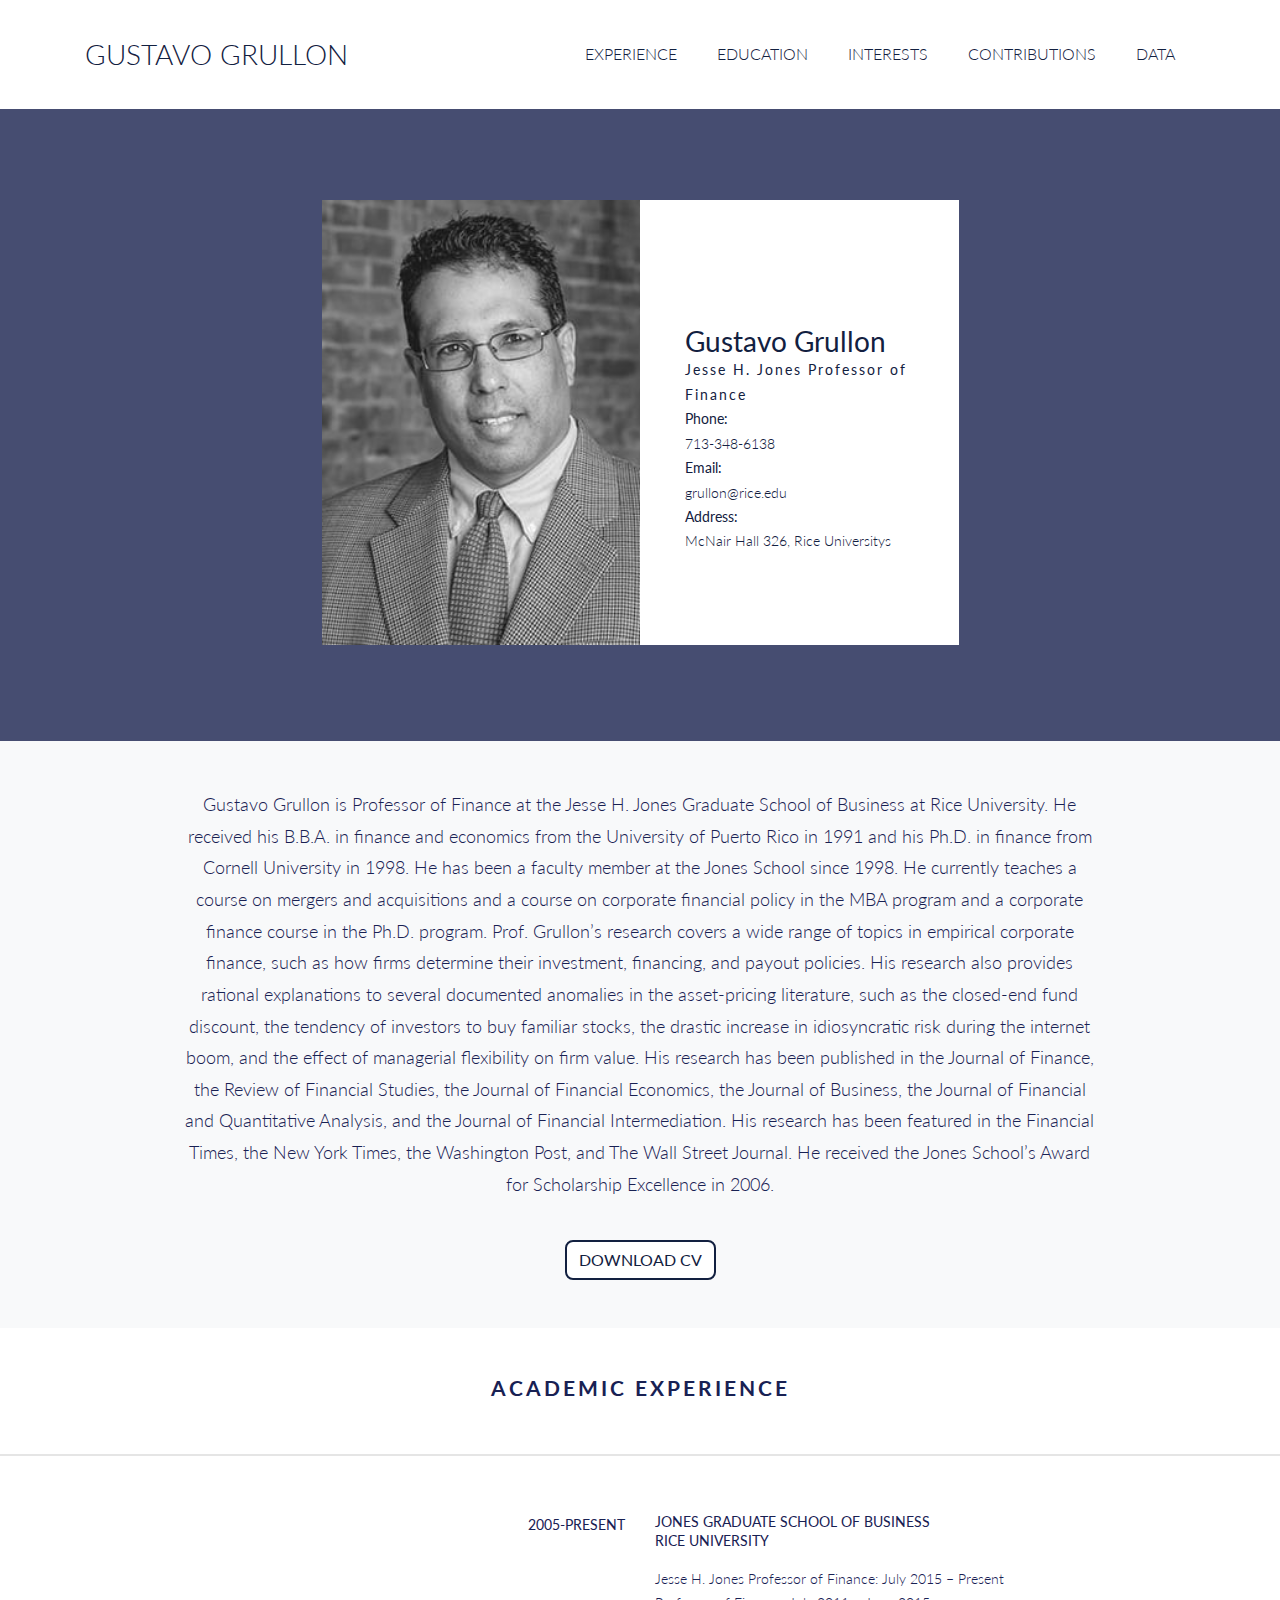
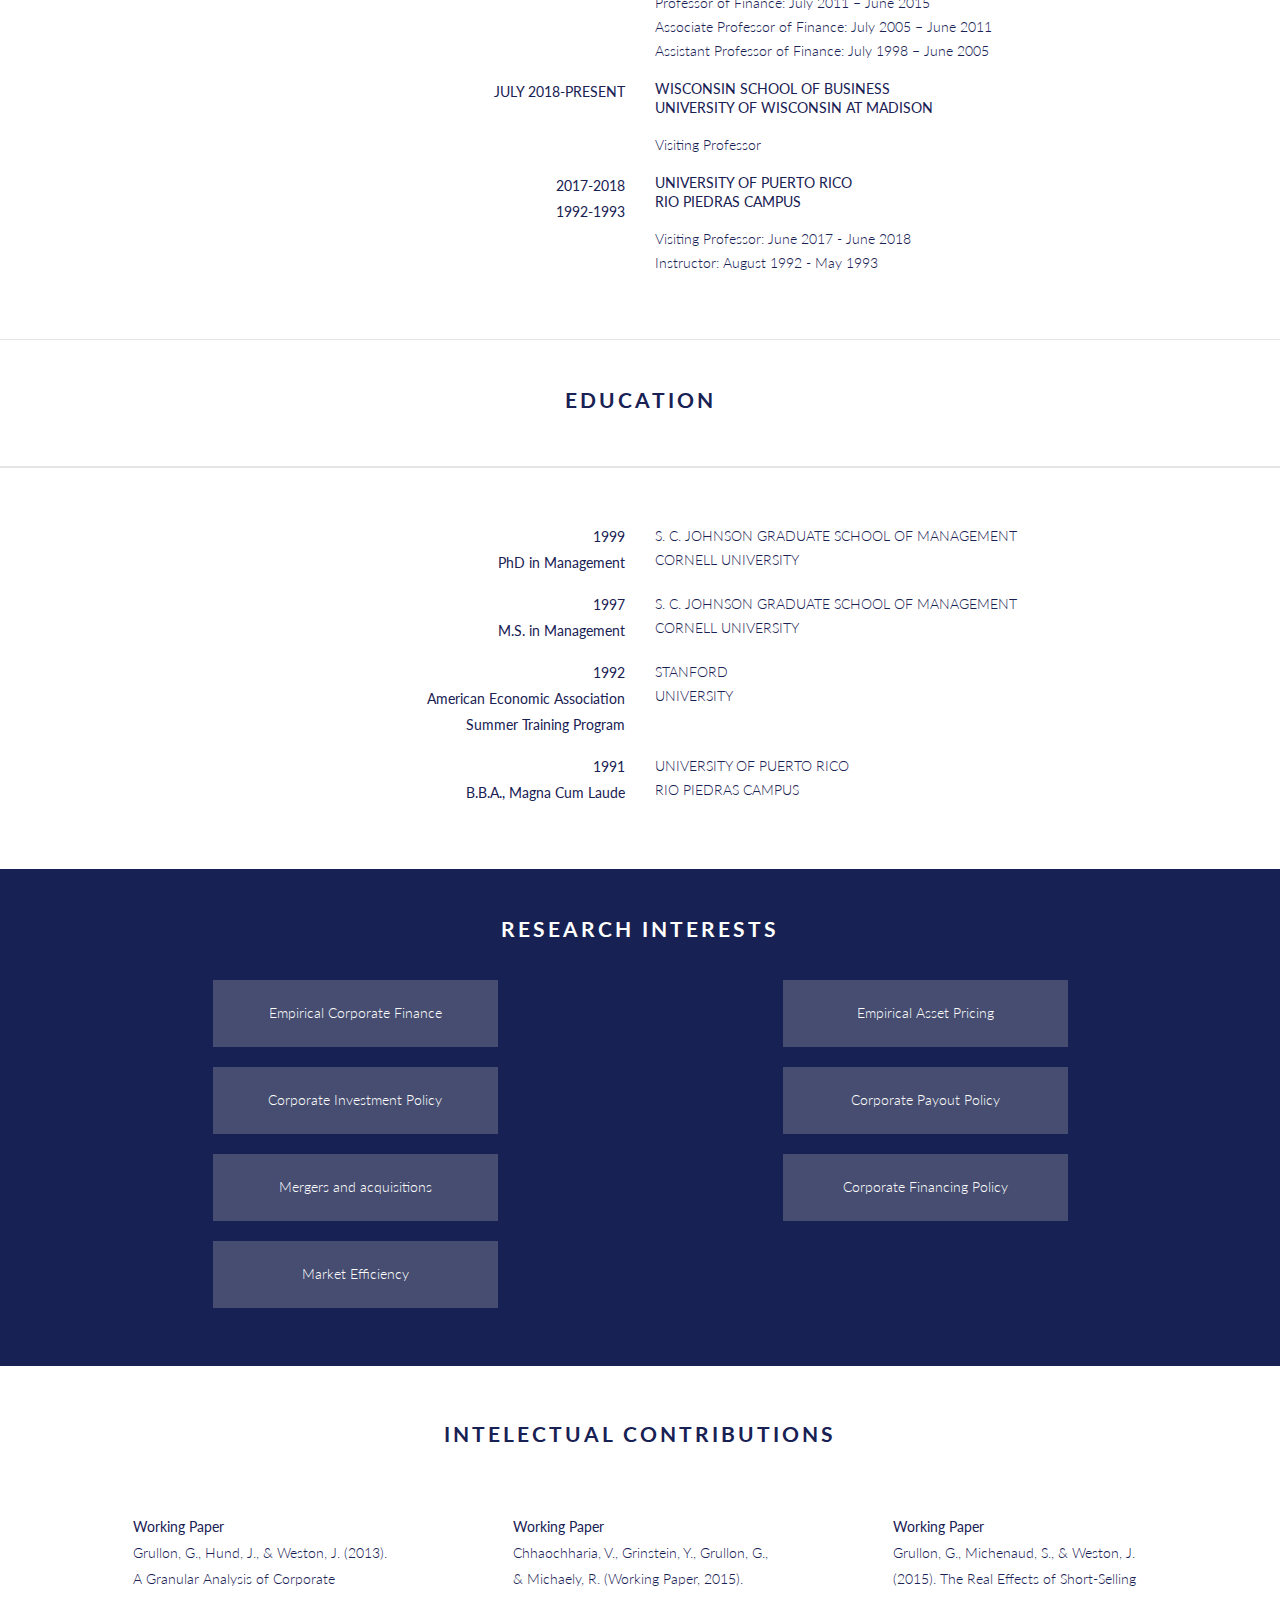
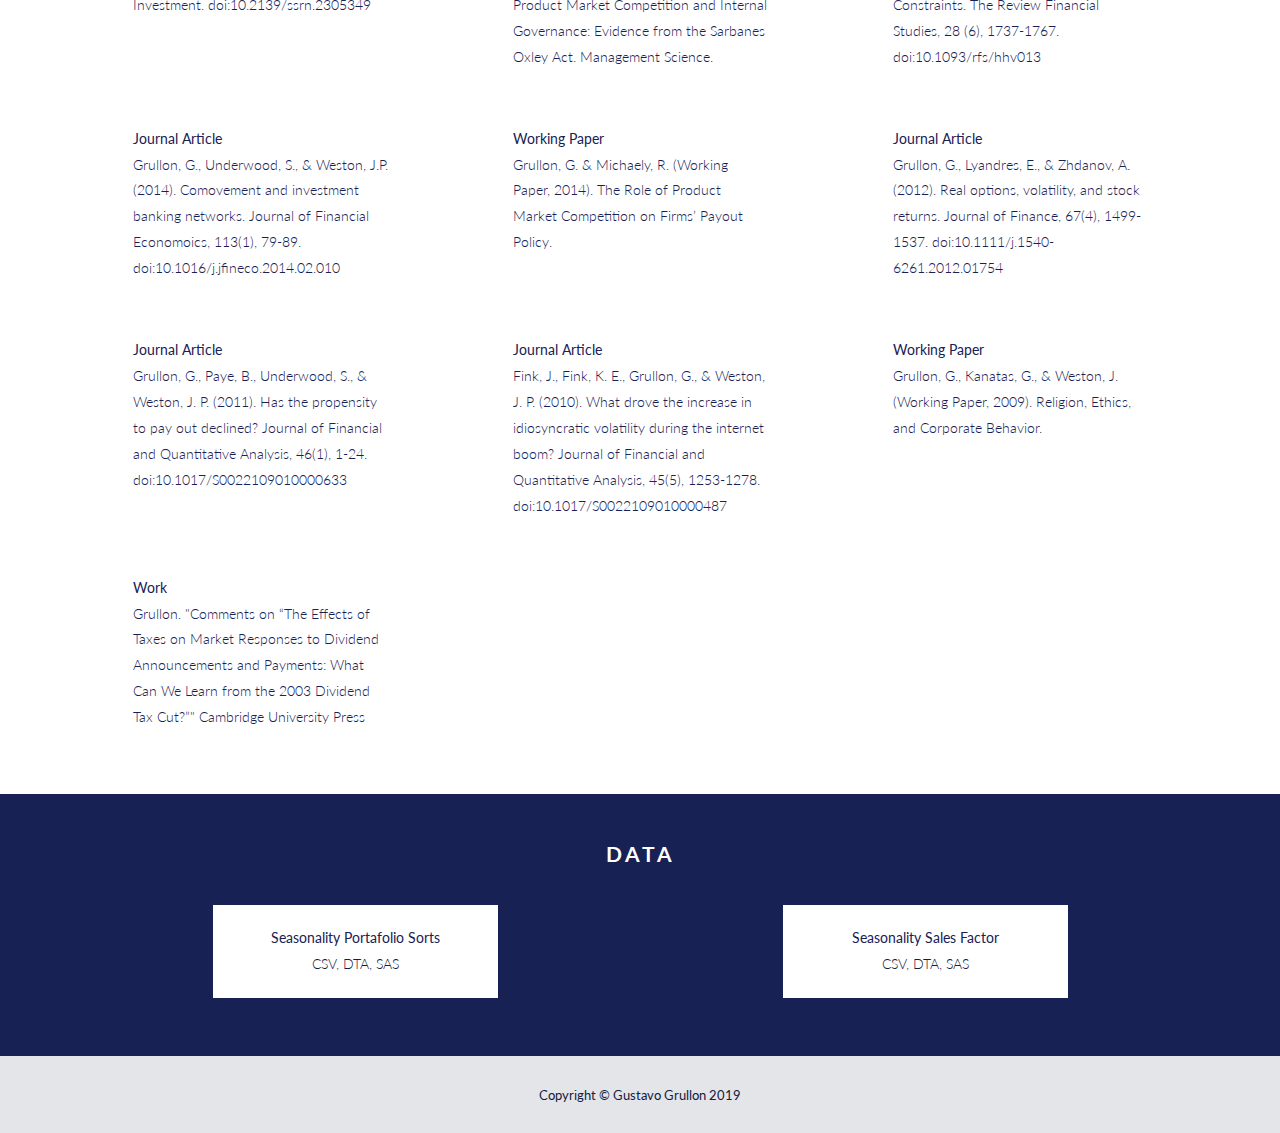
==== index.html @ 4a1e44b5 "... near the end" ====
<!DOCTYPE html>
<html lang="en">

<head>

  <meta charset="utf-8">
  <meta name="viewport" content="width=device-width, initial-scale=1, shrink-to-fit=no">
  <meta name="author" content="dorsnz">
  <meta name="description" content="resume website, gustavo grullon, research, seasonality, rice university">

  <title>Gustavo Grullon</title>

  <!-- Custom fonts for this theme -->
    
    <link href="https://fonts.googleapis.com/css?family=Lato:300,400,400i,700,700i&display=swap" rel="stylesheet">
   
  <!-- Theme CSS -->
  <link href="css/resumeweb.css" rel="stylesheet">

</head>

<body id="page-top">

  <!-- Navigation -->
  <nav class="navbar navbar-expand-lg bg-secondary text-uppercase fixed-top" id="mainNav">
    <div class="container">
      <a class="navbar-brand js-scroll-trigger" href="#page-top">Gustavo Grullon</a>
      <button class="navbar-toggler navbar-toggler-right text-uppercase font-weight-bold bg-primary text-white" type="button" data-toggle="collapse" data-target="#navbarResponsive" aria-controls="navbarResponsive" aria-expanded="false" aria-label="Toggle navigation">
        Menu
        <i class="fas fa-bars"></i>
      </button>
      <div class="collapse navbar-collapse" id="navbarResponsive">
        <ul class="navbar-nav ml-auto">
          <li class="nav-item mx-0 mx-lg-1">
            <a class="nav-link py-3 px-0 px-lg-3 js-scroll-trigger" href="#experience">Experience</a>
          </li>
          <li class="nav-item mx-0 mx-lg-1">
            <a class="nav-link py-3 px-0 px-lg-3 js-scroll-trigger" href="#education">Education</a>
          </li>
          <li class="nav-item mx-0 mx-lg-1">
            <a class="nav-link py-3 px-0 px-lg-3 js-scroll-trigger" href="#interests">Interests</a>
          </li>
          <li class="nav-item mx-0 mx-lg-1">
            <a class="nav-link py-3 px-0 px-lg-3 js-scroll-trigger" href="#contributions">Contributions</a>
          </li>
          <li class="nav-item mx-0 mx-lg-1">
            <a class="nav-link py-3 px-0 px-lg-3 js-scroll-trigger" href="#data">Data</a>
          </li>
        </ul>
      </div>
    </div>
  </nav>

  <!-- Masthead -->
  <header class="masthead bg-primary-lite text-white">
    <div class="container d-flex align-items-center flex-column">

        <div class="row bg-white">
      <!-- Profile Image -->
        <div class="col-md-6 fill">
            <img  src="img/GUSTAVO-GRULLON.jpg" alt="">
        </div>

      <!-- Main Info -->
        <div class="col-md-6 bg-white test">
            <h4 class="mb-0"><br>Gustavo Grullon</h4>
            <p class="masthead-subheading font-weight-light mb-0"><b class="masthead-spacing">Jesse H. Jones Professor of Finance</b>
                <br><b>Phone:</b><br> 713-348-6138<br>
                <b>Email: </b><br>grullon@rice.edu<br>
                <b>Address:</b><br> McNair Hall 326, Rice Universitys
            </p>
        </div>
        </div>
      </div>
  </header>

  <!-- About Section -->
  <section class="page-section bg-light text-primary mb-0" id="about">
    <div class="container">
      <!-- About Section Content -->
      <div class="row">
        <div class="col-lg-10  mx-auto text-center">
          <p class="lead">Gustavo Grullon is Professor of Finance at the Jesse H. Jones Graduate School of Business at Rice University. He received his B.B.A. in finance and economics from the University of Puerto Rico in 1991 and his Ph.D. in finance from Cornell University in 1998. He has been a faculty member at the Jones School since 1998. He currently teaches a course on mergers and acquisitions and a course on corporate financial policy in the MBA program and a corporate finance course in the Ph.D. program. Prof. Grullon’s research covers a wide range of topics in empirical corporate finance, such as how firms determine their investment, financing, and payout policies. His research also provides rational explanations to several documented anomalies in the asset-pricing literature, such as the closed-end fund discount, the tendency of investors to buy familiar stocks, the drastic increase in idiosyncratic risk during the internet boom, and the effect of managerial flexibility on firm value. His research has been published in the Journal of Finance, the Review of Financial Studies, the Journal of Financial Economics, the Journal of Business, the Journal of Financial and Quantitative Analysis, and the Journal of Financial Intermediation. His research has been featured in the Financial Times, the New York Times, the Washington Post, and The Wall Street Journal. He received the Jones School’s Award for Scholarship Excellence in 2006.</p>
        </div>
      
      </div>

      <!-- About Section Button -->
      <div class="text-center mt-4">
        <a class="btn btn-secondary  btn-outline-light" href="http://www.ruf.rice.edu/~grullon/"><!--</a>href="docs/ggresume.pdf"> -->
          <i class="fas fa-download"></i>
        DOWNLOAD CV
        </a>
      </div>

    </div>
  </section>

    <!-- Experience Section -->
  <section class="page-section bg-secondary text-primary mb-0 borderline" id="experience">
      <h3 class="text-center">ACADEMIC EXPERIENCE</h3><br>
        <hr>
    <div class="container">    

      <div class="row pushup">
        <div class="col-lg-6  mx-auto text-right">
          <p class="enclosed"><b>2005-PRESENT</b></p>
        </div>
       <div class="col-lg-6  mx-auto text-left">
          <p class="academic-title">
         JONES GRADUATE SCHOOL OF BUSINESS<br>
              RICE UNIVERSITY<br></p>
           <p class="academic">
           Jesse H. Jones Professor of Finance: July 2015 – Present<br>
           Professor of Finance: July 2011 – June 2015<br>
           Associate Professor of Finance: July 2005 – June 2011<br>
           Assistant Professor of Finance: July 1998 – June 2005<br>
           </p>
        </div>
      </div>

     <div class="row">
        <div class="col-lg-6  mx-auto text-right">
          <p class="enclosed"><b>JULY 2018-PRESENT</b></p>
        </div>
       <div class="col-lg-6  mx-auto text-left">
          <p class="academic-title">
         WISCONSIN SCHOOL OF BUSINESS<br>
        UNIVERSITY OF WISCONSIN AT MADISON</p>
           <p class="academic">
           Visiting Professor
           </p>
        </div>
      </div>
        
        <div class="row">
        <div class="col-lg-6  mx-auto text-right">
          <p class="enclosed">
              <b>2017-2018<br>
              1992-1993

</b></p>
        </div>
       <div class="col-lg-6  mx-auto text-left">
          <p class="academic-title">
         UNIVERSITY OF PUERTO RICO<br>
              RIO PIEDRAS CAMPUS
           <p class="academic">
           Visiting Professor: June 2017 - June 2018<br>
           Instructor: August 1992 - May 1993<br>
              
           </p>
        </div>
      </div>
    
  

    </div>

  </section>

      <!-- endof Experience Section -->
    <!-- Education Section -->
  <section class="page-section bg-secondary text-primary mb-0" id="education">
      <h3 class="text-center">EDUCATION</h3><br>
        <hr>

    <div class="container">    

      <div class="row pushup">
        <div class="col-lg-6  mx-auto text-right">
          <p class="enclosed"><b>1999<br>
PhD in Management</b></p>
        </div>
       <div class="col-lg-6  mx-auto text-left">
          <p class="academic">
         S. C. JOHNSON GRADUATE SCHOOL OF MANAGEMENT<br> CORNELL UNIVERSITY</p>
        </div>
      </div>

     <div class="row">
        <div class="col-lg-6  mx-auto text-right">
          <p class="enclosed"><b>1997<br>
M.S. in Management</b></p>
        </div>
       <div class="col-lg-6  mx-auto text-left">
          <p class="academic">
        S. C. JOHNSON GRADUATE SCHOOL OF MANAGEMENT<br>CORNELL UNIVERSITY
           
           </p>
        </div>
      </div>
        
        <div class="row">
        <div class="col-lg-6  mx-auto text-right">
          <p class="enclosed">
              <b>1992<br>
American Economic Association<br>
Summer Training Program

</b></p>
        </div>
       <div class="col-lg-6  mx-auto text-left">
          <p class="academic">
         STANFORD<br>UNIVERSITY
             </p>
        </div>
      </div>
    
  <div class="row">
        <div class="col-lg-6  mx-auto text-right">
          <p class="enclosed">
              <b>1991<br>
B.B.A., Magna Cum Laude

</b></p>
        </div>
       <div class="col-lg-6  mx-auto text-left">
          <p class="academic">
         UNIVERSITY OF PUERTO RICO<br>
RIO PIEDRAS CAMPUS
             </p>
        </div>
      </div>

    </div>
  </section>
      <!-- endof Education Section -->
    
  <!-- Research Section -->
  <section class="page-section bg-primary text-white mb-0" id="interests">
      <h3 class="text-center pushdown">RESEARCH INTERESTS</h3>

    <div class="container">    

      <div class="row">
        <div class="col-lg-3  mx-auto text-center bg-primary-lite  expspacing">
            <p class="enclosed"> Empirical Corporate Finance</p>
        </div>
       <div class="col-lg-3  mx-auto text-center bg-primary-lite expspacing">
          <p class="enclosed">
              Empirical Asset Pricing</p>
        </div>
      </div>

     <div class="row">
        <div class="col-lg-3  mx-auto text-center bg-primary-lite expspacing">
          <p class="enclosed">Corporate Investment Policy</p>
        </div>
       <div class="col-lg-3  mx-auto text-center bg-primary-lite expspacing">
          <p class="enclosed">
        Corporate Payout Policy
           
           </p>
        </div>
      </div>
        
        <div class="row">
        <div class="col-lg-3  mx-auto text-center bg-primary-lite expspacing">
          <p class="enclosed">
              Mergers and acquisitions</p>
        </div>
       <div class="col-lg-3  mx-auto text-center bg-primary-lite expspacing">
          <p class="enclosed">
Corporate Financing Policy             </p>
        </div>
      </div>
    
  <div class="row">
        <div class="col-lg-3  mx-auto text-center bg-primary-lite expspacing">
          <p class="enclosed"> Market Efficiency</p>
        </div>
        <div class="col-lg-3  mx-auto text-center expspacing">
          
        </div>
       
      </div>

    </div>
  </section>
      <!-- endof Research Section -->
    
    <!-- Contributions Section -->
  <section class="page-section bg-secondary text-primary mb-0" id="contributions">

    <div class="container">
        
        <h3 class="page-section-heading text-center text-uppercase text-primary mb-0 pushdown">INTELECTUAL CONTRIBUTIONS</h3>
        <!-- Icon Divider -->
      
    

      <div class="row pushup">
        <div class="col-lg-3  mx-auto text-left">
          <p class="enclosed"><b>Working Paper</b><br>
Grullon, G., Hund, J., & Weston, J. (2013). A Granular Analysis of Corporate Investment. doi:10.2139/ssrn.2305349</p>
        </div>
          <div class="col-lg-3  mx-auto text-left">
          <p class="enclosed"><b>Working Paper</b><br>
Chhaochharia, V., Grinstein, Y., Grullon, G., & Michaely, R. (Working Paper, 2015). Product Market Competition and Internal Governance: Evidence from the Sarbanes Oxley Act. Management Science. </p>
        </div>
          <div class="col-lg-3  mx-auto text-left">
          <p class="enclosed"><b>Working Paper</b><br>
Grullon, G., Michenaud, S., & Weston, J. (2015). The Real Effects of Short-Selling Constraints. The Review Financial Studies, 28 (6), 1737-1767. doi:10.1093/rfs/hhv013</p>
        </div>
       
        </div>
        
        <div class="row pushup">
        <div class="col-lg-3  mx-auto text-left">
          <p class="enclosed"><b>Journal Article</b><br>
Grullon, G., Underwood, S., & Weston, J.P. (2014). Comovement and investment banking networks. Journal of Financial Economoics, 113(1), 79-89. doi:10.1016/j.jfineco.2014.02.010</p>
        </div>
          <div class="col-lg-3  mx-auto text-left">
          <p class="enclosed"><b>Working Paper</b><br>
Grullon, G. & Michaely, R. (Working Paper, 2014). The Role of Product Market Competition on Firms’ Payout Policy. </p>
        </div>
          <div class="col-lg-3  mx-auto text-left">
          <p class="enclosed"><b>Journal Article</b><br>
Grullon, G., Lyandres, E., & Zhdanov, A. (2012). Real options, volatility, and stock returns. Journal of Finance, 67(4), 1499-1537. doi:10.1111/j.1540-6261.2012.01754</p>
        </div>
      </div>
        <div class="row pushup">
          <div class="col-lg-3  mx-auto text-left">
          <p class="enclosed"><b>Journal Article</b><br>
Grullon, G., Paye, B., Underwood, S., & Weston, J. P. (2011). Has the propensity to pay out declined? Journal of Financial and Quantitative Analysis, 46(1), 1-24. doi:10.1017/S0022109010000633 </p>
        </div>
          <div class="col-lg-3  mx-auto text-left">
          <p class="enclosed"><b>Journal Article</b><br>
Fink, J., Fink, K. E., Grullon, G., & Weston, J. P. (2010). What drove the increase in idiosyncratic volatility during the internet boom? Journal of Financial and Quantitative Analysis, 45(5), 1253-1278. doi:10.1017/S0022109010000487</p>
        </div>
             <div class="col-lg-3  mx-auto text-left">
          <p class="enclosed"><b>Working Paper</b><br>
Grullon, G., Kanatas, G., & Weston, J. (Working Paper, 2009). Religion, Ethics, and Corporate Behavior. </p>
        </div>
      </div>
        <div class="row pushup">
          <div class="col-lg-3  mx-auto text-left">
          <p class="enclosed"><b>Work</b><br>
Grullon. "Comments on “The Effects of Taxes on Market Responses to Dividend Announcements and Payments: What Can We Learn from the 2003 Dividend Tax Cut?”" Cambridge University Press</p>
        </div>
          <div class="col-lg-3  mx-auto text-left">
          <p class="enclosed"></p>
        </div>
             <div class="col-lg-3  mx-auto text-left">
          <p class="enclosed"></p>
        </div>
      </div>
        
      </div>
  </section>
      <!-- endof Constributions Section -->    

     <!-- Data Section -->
  <section class="page-section bg-primary text-white mb-0" id="data">
      <h3 class="text-center pushdown">DATA</h3>

    <div class="container text-primary">    

      <div class="row">
        <div class="col-lg-3 mx-auto text-center bg-secondary  expspacing">
            <p class="enclosed"> 
            <b>Seasonality Portafolio Sorts</b><br>
                <a href="data/seasonality/sea.csv">CSV</a>,
                <a href="data/seasonality/sea.dta"> DTA</a>,
                <a href="data/seasonality/sea.sas7bdat">
              SAS</a>
            
            </p>
        </div>
        
        <div class="col-lg-3  mx-auto text-center bg-secondary expspacing">
          <p class="enclosed">
              <b>Seasonality Sales Factor</b> <br>
               <a href="data/seasonality/seafactor.csv">CSV</a>,
                <a href="data/seasonality/seafactor.dta"> DTA</a>,
                <a href="data/seasonality/seafactor.sas7bdat">
              SAS</a>
           </p>
        </div>

    </div>
      </div>
  </section>
      <!-- endof Data Section -->

  <!-- Copyright Section -->
  <section class="copyright py-4 text-center text-white">
    <div class="container">
      <small>Copyright &copy; Gustavo Grullon 2019</small>
    </div>
  </section>

  <!-- Scroll to Top Button (Only visible on small and extra-small screen sizes) -->
  <div class="scroll-to-top d-lg-none position-fixed ">
    <a class="js-scroll-trigger d-block text-center text-white rounded" href="#page-top">
      <i class="fa fa-chevron-up"></i>
    </a>
  </div>

  
  <!-- Bootstrap core JavaScript -->
  <script src="vendor/jquery/jquery.min.js"></script>
  <script src="vendor/bootstrap/js/bootstrap.bundle.min.js"></script>

  <!-- Plugin JavaScript -->
  <script src="vendor/jquery-easing/jquery.easing.min.js"></script>

  <!-- Contact Form JavaScript -->
  <script src="js/jqBootstrapValidation.js"></script>
  <script src="js/contact_me.js"></script>

  <!-- Custom scripts for this template -->
  <script src="js/freelancer.min.js"></script>

</body>

</html>
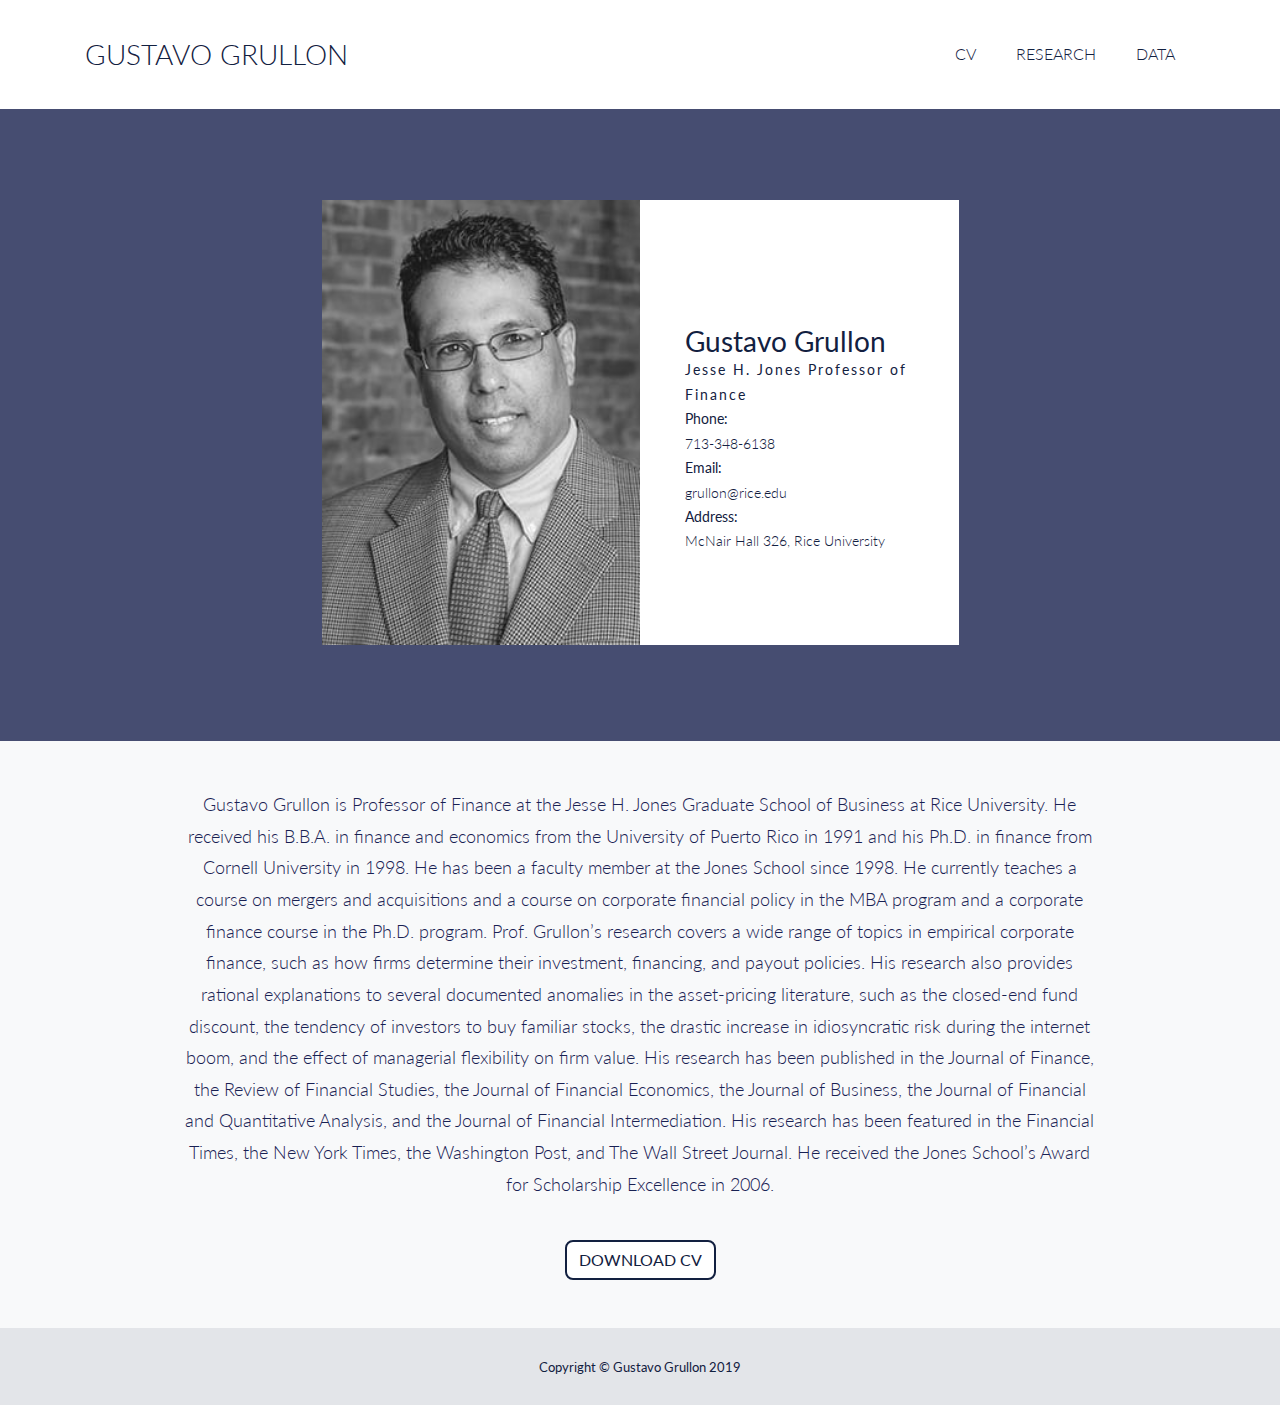
==== commit 226478e6: "updated cv link directly to pdf; data section specify work title" ====
--- a/index.html
+++ b/index.html
@@ -24,7 +24,7 @@
   <!-- Navigation -->
   <nav class="navbar navbar-expand-lg bg-secondary text-uppercase fixed-top" id="mainNav">
     <div class="container">
-      <a class="navbar-brand js-scroll-trigger" href="#page-top">Gustavo Grullon</a>
+      <a class="navbar-brand js-scroll-trigger" href="index.html">Gustavo Grullon</a>
       <button class="navbar-toggler navbar-toggler-right text-uppercase font-weight-bold bg-primary text-white" type="button" data-toggle="collapse" data-target="#navbarResponsive" aria-controls="navbarResponsive" aria-expanded="false" aria-label="Toggle navigation">
         Menu
         <i class="fas fa-bars"></i>
@@ -32,20 +32,14 @@
       <div class="collapse navbar-collapse" id="navbarResponsive">
         <ul class="navbar-nav ml-auto">
           <li class="nav-item mx-0 mx-lg-1">
-            <a class="nav-link py-3 px-0 px-lg-3 js-scroll-trigger" href="#experience">Experience</a>
+            <a class="nav-link py-3 px-0 px-lg-3 js-scroll-trigger" href="http://www.ruf.rice.edu/~grullon/vita/resume.pdf">CV</a>
           </li>
           <li class="nav-item mx-0 mx-lg-1">
-            <a class="nav-link py-3 px-0 px-lg-3 js-scroll-trigger" href="#education">Education</a>
+            <a class="nav-link py-3 px-0 px-lg-3 js-scroll-trigger" href="research.html">Research</a>
           </li>
           <li class="nav-item mx-0 mx-lg-1">
-            <a class="nav-link py-3 px-0 px-lg-3 js-scroll-trigger" href="#interests">Interests</a>
-          </li>
-          <li class="nav-item mx-0 mx-lg-1">
-            <a class="nav-link py-3 px-0 px-lg-3 js-scroll-trigger" href="#contributions">Contributions</a>
-          </li>
-          <li class="nav-item mx-0 mx-lg-1">
-            <a class="nav-link py-3 px-0 px-lg-3 js-scroll-trigger" href="#data">Data</a>
-          </li>
+            <a class="nav-link py-3 px-0 px-lg-3 js-scroll-trigger" href="data.html">Data</a>
+            </li>
         </ul>
       </div>
     </div>
@@ -67,7 +61,7 @@
             <p class="masthead-subheading font-weight-light mb-0"><b class="masthead-spacing">Jesse H. Jones Professor of Finance</b>
                 <br><b>Phone:</b><br> 713-348-6138<br>
                 <b>Email: </b><br>grullon@rice.edu<br>
-                <b>Address:</b><br> McNair Hall 326, Rice Universitys
+                <b>Address:</b><br> McNair Hall 326, Rice University
             </p>
         </div>
         </div>
@@ -87,7 +81,7 @@
 
       <!-- About Section Button -->
       <div class="text-center mt-4">
-        <a class="btn btn-secondary  btn-outline-light" href="http://www.ruf.rice.edu/~grullon/"><!--</a>href="docs/ggresume.pdf"> -->
+        <a class="btn btn-secondary  btn-outline-light" href="http://www.ruf.rice.edu/~grullon/vita/resume.pdf"><!--</a>href="docs/ggresume.pdf"> -->
           <i class="fas fa-download"></i>
         DOWNLOAD CV
         </a>
@@ -96,293 +90,7 @@
     </div>
   </section>
 
-    <!-- Experience Section -->
-  <section class="page-section bg-secondary text-primary mb-0 borderline" id="experience">
-      <h3 class="text-center">ACADEMIC EXPERIENCE</h3><br>
-        <hr>
-    <div class="container">    
-
-      <div class="row pushup">
-        <div class="col-lg-6  mx-auto text-right">
-          <p class="enclosed"><b>2005-PRESENT</b></p>
-        </div>
-       <div class="col-lg-6  mx-auto text-left">
-          <p class="academic-title">
-         JONES GRADUATE SCHOOL OF BUSINESS<br>
-              RICE UNIVERSITY<br></p>
-           <p class="academic">
-           Jesse H. Jones Professor of Finance: July 2015 – Present<br>
-           Professor of Finance: July 2011 – June 2015<br>
-           Associate Professor of Finance: July 2005 – June 2011<br>
-           Assistant Professor of Finance: July 1998 – June 2005<br>
-           </p>
-        </div>
-      </div>
-
-     <div class="row">
-        <div class="col-lg-6  mx-auto text-right">
-          <p class="enclosed"><b>JULY 2018-PRESENT</b></p>
-        </div>
-       <div class="col-lg-6  mx-auto text-left">
-          <p class="academic-title">
-         WISCONSIN SCHOOL OF BUSINESS<br>
-        UNIVERSITY OF WISCONSIN AT MADISON</p>
-           <p class="academic">
-           Visiting Professor
-           </p>
-        </div>
-      </div>
-        
-        <div class="row">
-        <div class="col-lg-6  mx-auto text-right">
-          <p class="enclosed">
-              <b>2017-2018<br>
-              1992-1993
-
-</b></p>
-        </div>
-       <div class="col-lg-6  mx-auto text-left">
-          <p class="academic-title">
-         UNIVERSITY OF PUERTO RICO<br>
-              RIO PIEDRAS CAMPUS
-           <p class="academic">
-           Visiting Professor: June 2017 - June 2018<br>
-           Instructor: August 1992 - May 1993<br>
-              
-           </p>
-        </div>
-      </div>
-    
-  
-
-    </div>
-
-  </section>
-
-      <!-- endof Experience Section -->
-    <!-- Education Section -->
-  <section class="page-section bg-secondary text-primary mb-0" id="education">
-      <h3 class="text-center">EDUCATION</h3><br>
-        <hr>
-
-    <div class="container">    
-
-      <div class="row pushup">
-        <div class="col-lg-6  mx-auto text-right">
-          <p class="enclosed"><b>1999<br>
-PhD in Management</b></p>
-        </div>
-       <div class="col-lg-6  mx-auto text-left">
-          <p class="academic">
-         S. C. JOHNSON GRADUATE SCHOOL OF MANAGEMENT<br> CORNELL UNIVERSITY</p>
-        </div>
-      </div>
-
-     <div class="row">
-        <div class="col-lg-6  mx-auto text-right">
-          <p class="enclosed"><b>1997<br>
-M.S. in Management</b></p>
-        </div>
-       <div class="col-lg-6  mx-auto text-left">
-          <p class="academic">
-        S. C. JOHNSON GRADUATE SCHOOL OF MANAGEMENT<br>CORNELL UNIVERSITY
-           
-           </p>
-        </div>
-      </div>
-        
-        <div class="row">
-        <div class="col-lg-6  mx-auto text-right">
-          <p class="enclosed">
-              <b>1992<br>
-American Economic Association<br>
-Summer Training Program
-
-</b></p>
-        </div>
-       <div class="col-lg-6  mx-auto text-left">
-          <p class="academic">
-         STANFORD<br>UNIVERSITY
-             </p>
-        </div>
-      </div>
-    
-  <div class="row">
-        <div class="col-lg-6  mx-auto text-right">
-          <p class="enclosed">
-              <b>1991<br>
-B.B.A., Magna Cum Laude
-
-</b></p>
-        </div>
-       <div class="col-lg-6  mx-auto text-left">
-          <p class="academic">
-         UNIVERSITY OF PUERTO RICO<br>
-RIO PIEDRAS CAMPUS
-             </p>
-        </div>
-      </div>
-
-    </div>
-  </section>
-      <!-- endof Education Section -->
-    
-  <!-- Research Section -->
-  <section class="page-section bg-primary text-white mb-0" id="interests">
-      <h3 class="text-center pushdown">RESEARCH INTERESTS</h3>
-
-    <div class="container">    
-
-      <div class="row">
-        <div class="col-lg-3  mx-auto text-center bg-primary-lite  expspacing">
-            <p class="enclosed"> Empirical Corporate Finance</p>
-        </div>
-       <div class="col-lg-3  mx-auto text-center bg-primary-lite expspacing">
-          <p class="enclosed">
-              Empirical Asset Pricing</p>
-        </div>
-      </div>
-
-     <div class="row">
-        <div class="col-lg-3  mx-auto text-center bg-primary-lite expspacing">
-          <p class="enclosed">Corporate Investment Policy</p>
-        </div>
-       <div class="col-lg-3  mx-auto text-center bg-primary-lite expspacing">
-          <p class="enclosed">
-        Corporate Payout Policy
-           
-           </p>
-        </div>
-      </div>
-        
-        <div class="row">
-        <div class="col-lg-3  mx-auto text-center bg-primary-lite expspacing">
-          <p class="enclosed">
-              Mergers and acquisitions</p>
-        </div>
-       <div class="col-lg-3  mx-auto text-center bg-primary-lite expspacing">
-          <p class="enclosed">
-Corporate Financing Policy             </p>
-        </div>
-      </div>
-    
-  <div class="row">
-        <div class="col-lg-3  mx-auto text-center bg-primary-lite expspacing">
-          <p class="enclosed"> Market Efficiency</p>
-        </div>
-        <div class="col-lg-3  mx-auto text-center expspacing">
-          
-        </div>
-       
-      </div>
-
-    </div>
-  </section>
-      <!-- endof Research Section -->
-    
-    <!-- Contributions Section -->
-  <section class="page-section bg-secondary text-primary mb-0" id="contributions">
-
-    <div class="container">
-        
-        <h3 class="page-section-heading text-center text-uppercase text-primary mb-0 pushdown">INTELECTUAL CONTRIBUTIONS</h3>
-        <!-- Icon Divider -->
-      
-    
-
-      <div class="row pushup">
-        <div class="col-lg-3  mx-auto text-left">
-          <p class="enclosed"><b>Working Paper</b><br>
-Grullon, G., Hund, J., & Weston, J. (2013). A Granular Analysis of Corporate Investment. doi:10.2139/ssrn.2305349</p>
-        </div>
-          <div class="col-lg-3  mx-auto text-left">
-          <p class="enclosed"><b>Working Paper</b><br>
-Chhaochharia, V., Grinstein, Y., Grullon, G., & Michaely, R. (Working Paper, 2015). Product Market Competition and Internal Governance: Evidence from the Sarbanes Oxley Act. Management Science. </p>
-        </div>
-          <div class="col-lg-3  mx-auto text-left">
-          <p class="enclosed"><b>Working Paper</b><br>
-Grullon, G., Michenaud, S., & Weston, J. (2015). The Real Effects of Short-Selling Constraints. The Review Financial Studies, 28 (6), 1737-1767. doi:10.1093/rfs/hhv013</p>
-        </div>
-       
-        </div>
-        
-        <div class="row pushup">
-        <div class="col-lg-3  mx-auto text-left">
-          <p class="enclosed"><b>Journal Article</b><br>
-Grullon, G., Underwood, S., & Weston, J.P. (2014). Comovement and investment banking networks. Journal of Financial Economoics, 113(1), 79-89. doi:10.1016/j.jfineco.2014.02.010</p>
-        </div>
-          <div class="col-lg-3  mx-auto text-left">
-          <p class="enclosed"><b>Working Paper</b><br>
-Grullon, G. & Michaely, R. (Working Paper, 2014). The Role of Product Market Competition on Firms’ Payout Policy. </p>
-        </div>
-          <div class="col-lg-3  mx-auto text-left">
-          <p class="enclosed"><b>Journal Article</b><br>
-Grullon, G., Lyandres, E., & Zhdanov, A. (2012). Real options, volatility, and stock returns. Journal of Finance, 67(4), 1499-1537. doi:10.1111/j.1540-6261.2012.01754</p>
-        </div>
-      </div>
-        <div class="row pushup">
-          <div class="col-lg-3  mx-auto text-left">
-          <p class="enclosed"><b>Journal Article</b><br>
-Grullon, G., Paye, B., Underwood, S., & Weston, J. P. (2011). Has the propensity to pay out declined? Journal of Financial and Quantitative Analysis, 46(1), 1-24. doi:10.1017/S0022109010000633 </p>
-        </div>
-          <div class="col-lg-3  mx-auto text-left">
-          <p class="enclosed"><b>Journal Article</b><br>
-Fink, J., Fink, K. E., Grullon, G., & Weston, J. P. (2010). What drove the increase in idiosyncratic volatility during the internet boom? Journal of Financial and Quantitative Analysis, 45(5), 1253-1278. doi:10.1017/S0022109010000487</p>
-        </div>
-             <div class="col-lg-3  mx-auto text-left">
-          <p class="enclosed"><b>Working Paper</b><br>
-Grullon, G., Kanatas, G., & Weston, J. (Working Paper, 2009). Religion, Ethics, and Corporate Behavior. </p>
-        </div>
-      </div>
-        <div class="row pushup">
-          <div class="col-lg-3  mx-auto text-left">
-          <p class="enclosed"><b>Work</b><br>
-Grullon. "Comments on “The Effects of Taxes on Market Responses to Dividend Announcements and Payments: What Can We Learn from the 2003 Dividend Tax Cut?”" Cambridge University Press</p>
-        </div>
-          <div class="col-lg-3  mx-auto text-left">
-          <p class="enclosed"></p>
-        </div>
-             <div class="col-lg-3  mx-auto text-left">
-          <p class="enclosed"></p>
-        </div>
-      </div>
-        
-      </div>
-  </section>
-      <!-- endof Constributions Section -->    
-
-     <!-- Data Section -->
-  <section class="page-section bg-primary text-white mb-0" id="data">
-      <h3 class="text-center pushdown">DATA</h3>
-
-    <div class="container text-primary">    
-
-      <div class="row">
-        <div class="col-lg-3 mx-auto text-center bg-secondary  expspacing">
-            <p class="enclosed"> 
-            <b>Seasonality Portafolio Sorts</b><br>
-                <a href="data/seasonality/sea.csv">CSV</a>,
-                <a href="data/seasonality/sea.dta"> DTA</a>,
-                <a href="data/seasonality/sea.sas7bdat">
-              SAS</a>
-            
-            </p>
-        </div>
-        
-        <div class="col-lg-3  mx-auto text-center bg-secondary expspacing">
-          <p class="enclosed">
-              <b>Seasonality Sales Factor</b> <br>
-               <a href="data/seasonality/seafactor.csv">CSV</a>,
-                <a href="data/seasonality/seafactor.dta"> DTA</a>,
-                <a href="data/seasonality/seafactor.sas7bdat">
-              SAS</a>
-           </p>
-        </div>
-
-    </div>
-      </div>
-  </section>
-      <!-- endof Data Section -->
+   
 
   <!-- Copyright Section -->
   <section class="copyright py-4 text-center text-white">
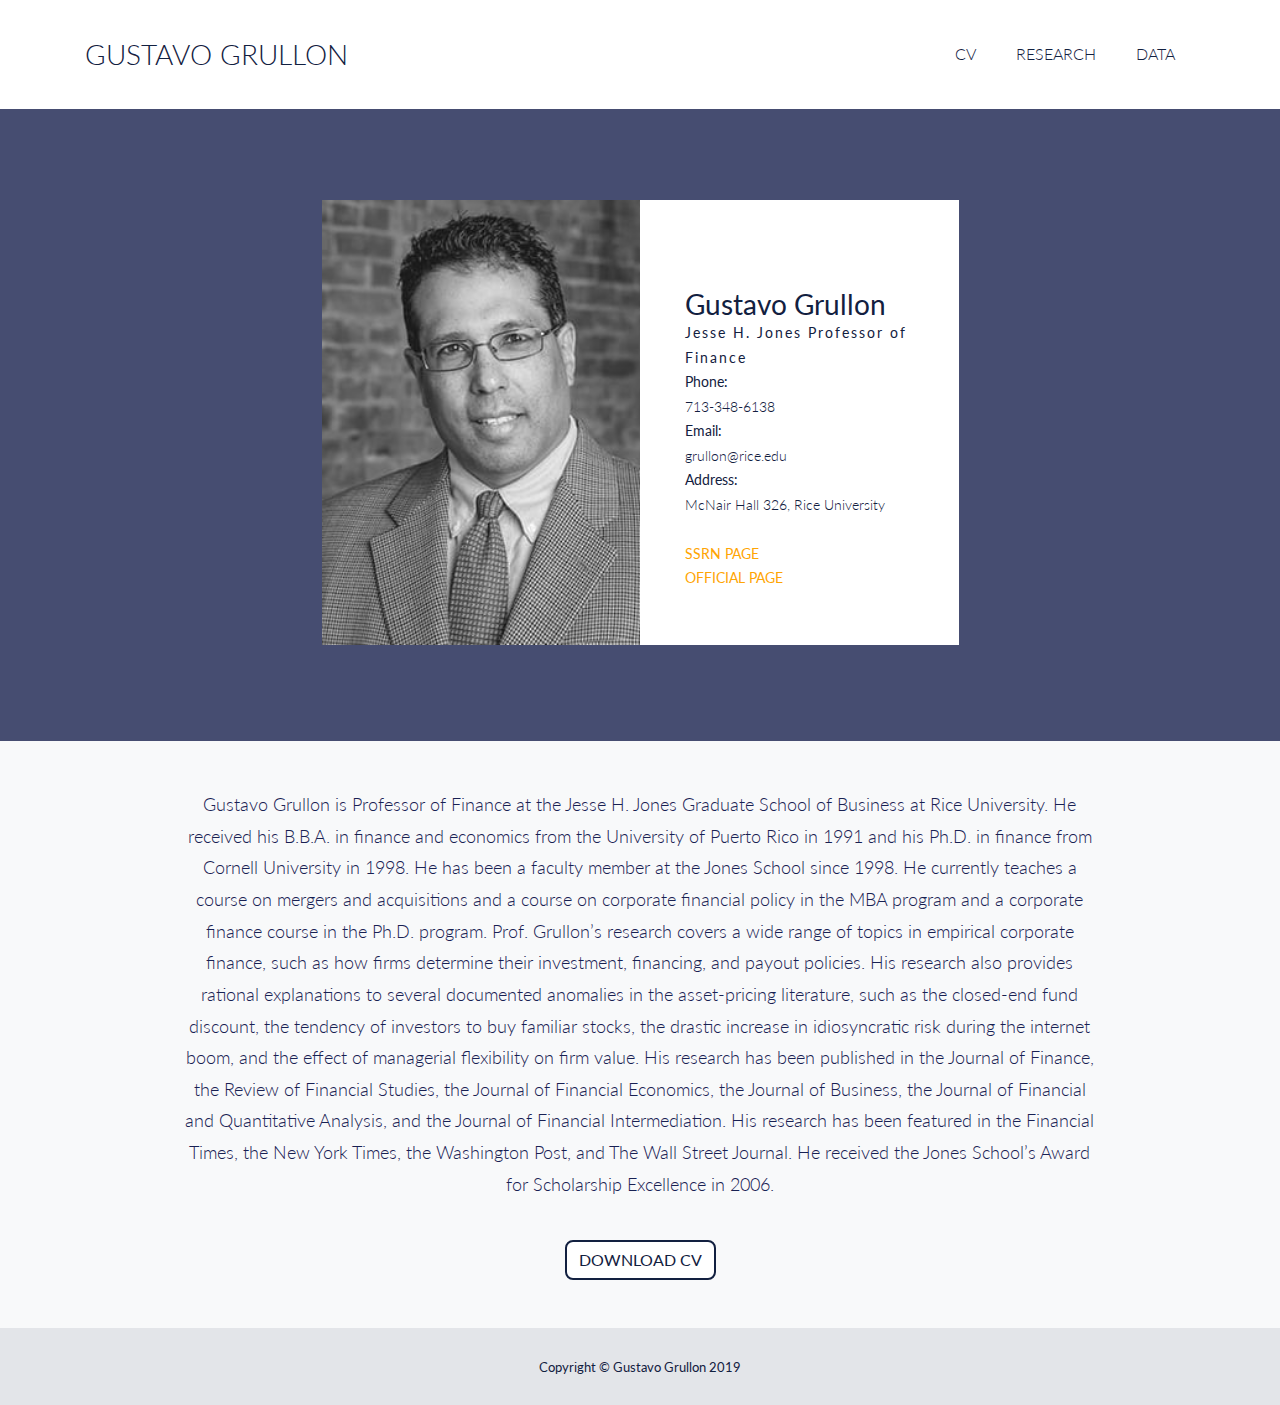
==== commit d917fa88: "updated link style; add official and ssrn page links to homepage" ====
--- a/index.html
+++ b/index.html
@@ -61,7 +61,11 @@
             <p class="masthead-subheading font-weight-light mb-0"><b class="masthead-spacing">Jesse H. Jones Professor of Finance</b>
                 <br><b>Phone:</b><br> 713-348-6138<br>
                 <b>Email: </b><br>grullon@rice.edu<br>
-                <b>Address:</b><br> McNair Hall 326, Rice University
+                <b>Address:</b><br> McNair Hall 326, Rice University<br><br>
+                <b><a href="https://papers.ssrn.com/sol3/cf_dev/AbsByAuth.cfm?per_id=207788">SSRN PAGE</a></b><br>
+                <b><a href=" https://business.rice.edu/person/gustavo-grullon">OFFICIAL PAGE</a></b><br>
+                
+               
             </p>
         </div>
         </div>
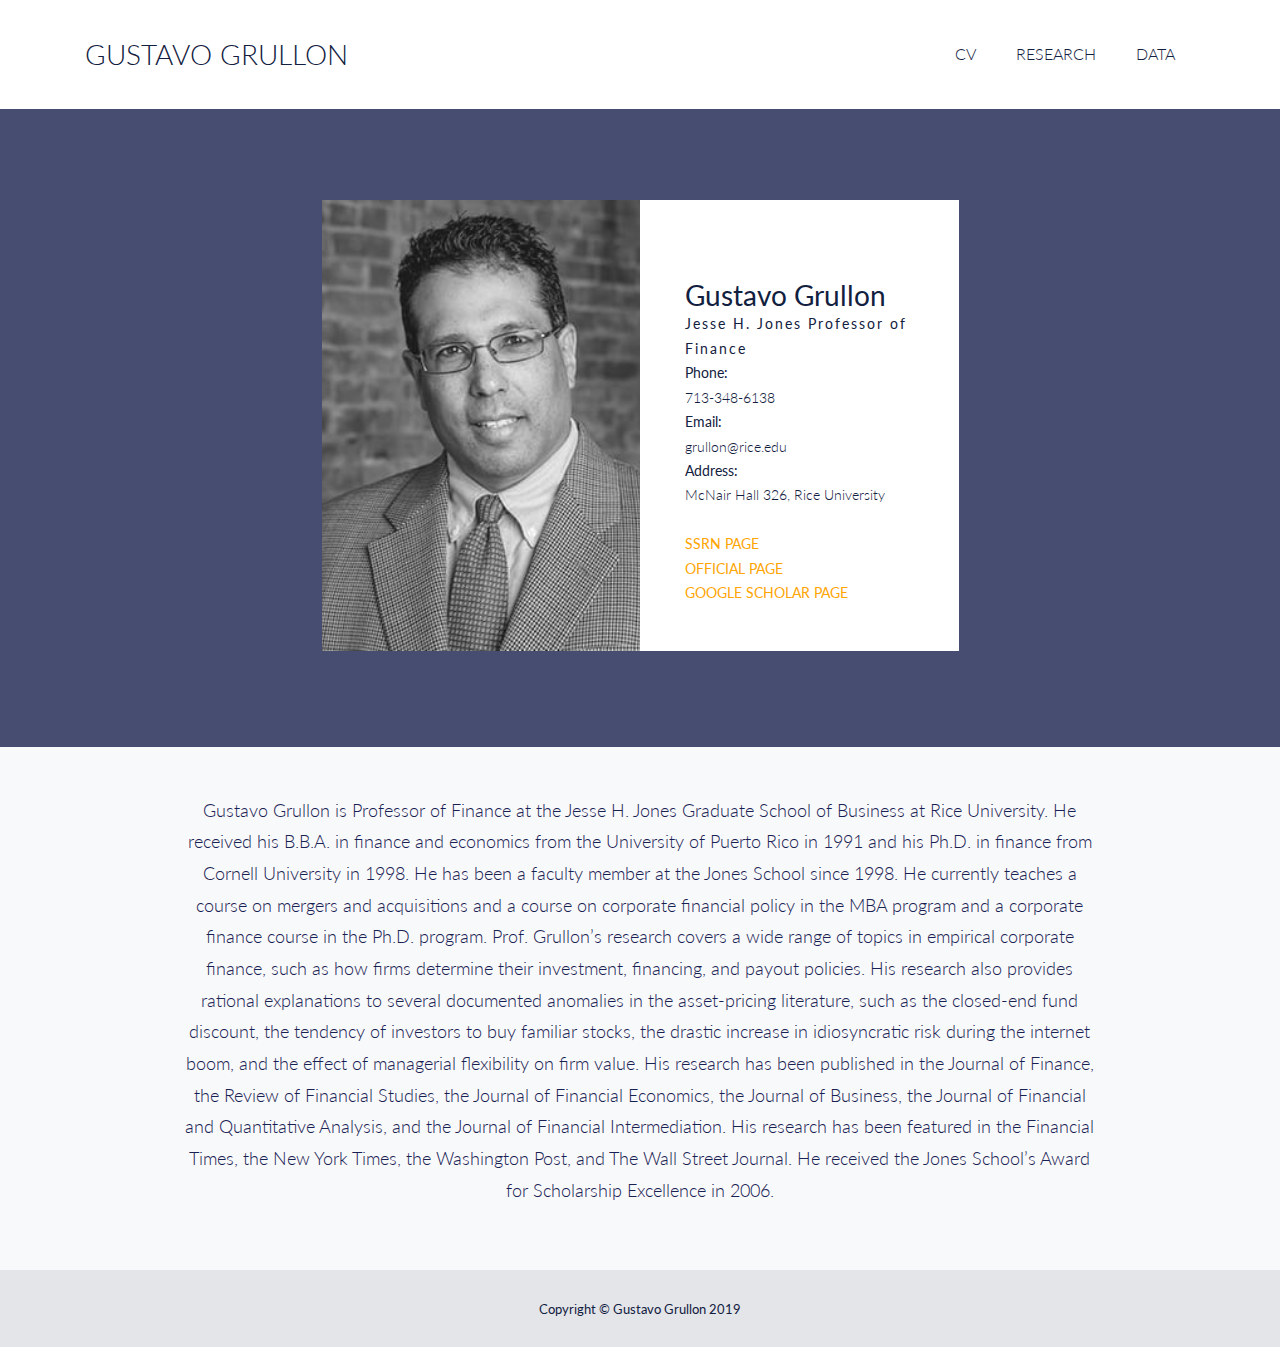
==== commit f54891be: "download cv button removed; working papers link updated" ====
--- a/index.html
+++ b/index.html
@@ -64,6 +64,7 @@
                 <b>Address:</b><br> McNair Hall 326, Rice University<br><br>
                 <b><a href="https://papers.ssrn.com/sol3/cf_dev/AbsByAuth.cfm?per_id=207788">SSRN PAGE</a></b><br>
                 <b><a href=" https://business.rice.edu/person/gustavo-grullon">OFFICIAL PAGE</a></b><br>
+                <b><a href="https://scholar.google.com/citations?user=ZSc-Ts8AAAAJ&hl=en&oi=ao">GOOGLE SCHOLAR PAGE</a></b><br>
                 
                
             </p>
@@ -84,17 +85,16 @@
       </div>
 
       <!-- About Section Button -->
-      <div class="text-center mt-4">
-        <a class="btn btn-secondary  btn-outline-light" href="http://www.ruf.rice.edu/~grullon/vita/resume.pdf"><!--</a>href="docs/ggresume.pdf"> -->
+      <!--<div class="text-center mt-4">
+        <a class="btn btn-secondary  btn-outline-light" href="http://www.ruf.rice.edu/~grullon/vita/resume.pdf">
           <i class="fas fa-download"></i>
         DOWNLOAD CV
         </a>
-      </div>
+      </div> -->
 
     </div>
   </section>
 
-   
 
   <!-- Copyright Section -->
   <section class="copyright py-4 text-center text-white">
